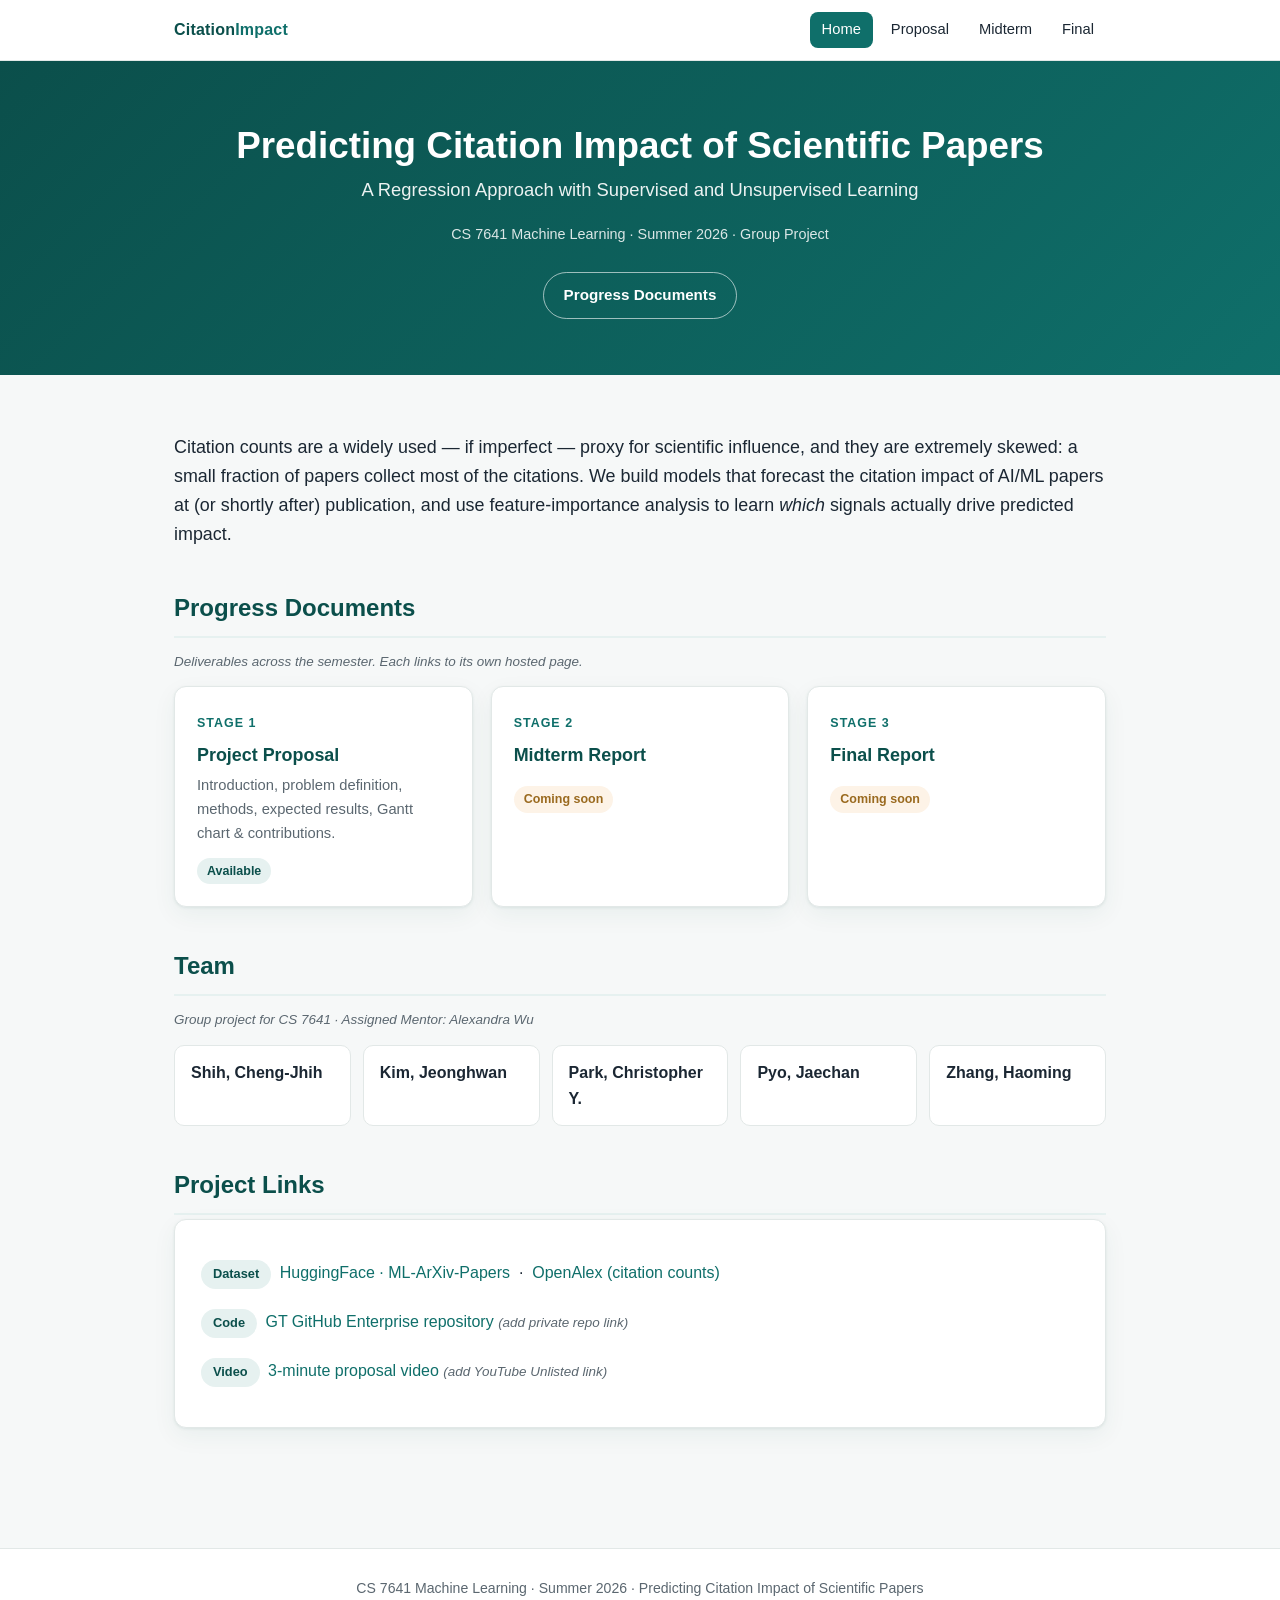
==== index.html @ 8acd8a3c "Home: simplify midterm/final cards to 'Coming soon', drop proposal CTA button Co-Authored-By: Claude" ====
<!DOCTYPE html>
<html lang="en">
<head>
  <meta charset="UTF-8" />
  <meta name="viewport" content="width=device-width, initial-scale=1.0" />
  <title>Predicting Citation Impact of Scientific Papers — CS 7641</title>
  <meta name="description" content="CS 7641 Machine Learning (Summer 2026) group project: predicting the citation impact of scientific papers with supervised and unsupervised learning." />
  <link rel="stylesheet" href="assets/css/style.css" />
</head>
<body>

  <nav class="site-nav">
    <div class="nav-inner">
      <span class="brand">Citation<span>Impact</span></span>
      <div class="links">
        <a href="index.html" class="active">Home</a>
        <a href="progress-documents/proposal/">Proposal</a>
        <a href="progress-documents/midterm/">Midterm</a>
        <a href="progress-documents/final/">Final</a>
      </div>
    </div>
  </nav>

  <header class="hero">
    <div class="wrap">
      <h1>Predicting Citation Impact of Scientific Papers</h1>
      <p class="subtitle">A Regression Approach with Supervised and Unsupervised Learning</p>
      <p class="meta">CS 7641 Machine Learning &middot; Summer 2026 &middot; Group Project</p>
      <div class="cta">
        <a class="btn btn-ghost" href="#progress">Progress Documents</a>
      </div>
    </div>
  </header>

  <main>

    <section>
      <p class="lead">
        Citation counts are a widely used &mdash; if imperfect &mdash; proxy for scientific
        influence, and they are extremely skewed: a small fraction of papers collect most of
        the citations. We build models that forecast the citation impact of AI/ML papers at (or
        shortly after) publication, and use feature-importance analysis to learn <em>which</em>
        signals actually drive predicted impact.
      </p>
    </section>

    <!-- Progress Documents -->
    <section id="progress">
      <h2 class="section-title">Progress Documents</h2>
      <p class="wordnote">Deliverables across the semester. Each links to its own hosted page.</p>
      <div class="doc-grid">
        <a class="doc-card" href="progress-documents/proposal/">
          <span class="doc-stage">Stage 1</span>
          <h3>Project Proposal</h3>
          <p>Introduction, problem definition, methods, expected results, Gantt chart &amp; contributions.</p>
          <span class="status done">Available</span>
        </a>
        <a class="doc-card" href="progress-documents/midterm/">
          <span class="doc-stage">Stage 2</span>
          <h3>Midterm Report</h3>
          <span class="status pending">Coming soon</span>
        </a>
        <a class="doc-card" href="progress-documents/final/">
          <span class="doc-stage">Stage 3</span>
          <h3>Final Report</h3>
          <span class="status pending">Coming soon</span>
        </a>
      </div>
    </section>

    <!-- Team -->
    <section>
      <h2 class="section-title">Team</h2>
      <p class="wordnote">Group project for CS 7641 &middot; Assigned Mentor: Alexandra Wu</p>
      <div class="team-grid">
        <div class="team-member">Shih, Cheng-Jhih</div>
        <div class="team-member">Kim, Jeonghwan</div>
        <div class="team-member">Park, Christopher Y.</div>
        <div class="team-member">Pyo, Jaechan</div>
        <div class="team-member">Zhang, Haoming</div>
      </div>
    </section>

    <!-- Quick links -->
    <section>
      <h2 class="section-title">Project Links</h2>
      <div class="card">
        <p>
          <span class="pill">Dataset</span>
          <a href="https://huggingface.co/datasets/CShorten/ML-ArXiv-Papers" target="_blank" rel="noopener">HuggingFace · ML-ArXiv-Papers</a>
          &nbsp;&middot;&nbsp;
          <a href="https://openalex.org" target="_blank" rel="noopener">OpenAlex (citation counts)</a>
        </p>
        <p>
          <span class="pill">Code</span>
          <a href="#" title="Add GT GitHub Enterprise repository link">GT GitHub Enterprise repository</a>
          <span class="wordnote">(add private repo link)</span>
        </p>
        <p>
          <span class="pill">Video</span>
          <a href="#" title="Add 3-minute YouTube Unlisted link">3-minute proposal video</a>
          <span class="wordnote">(add YouTube Unlisted link)</span>
        </p>
      </div>
    </section>

  </main>

  <footer>
    CS 7641 Machine Learning &middot; Summer 2026 &middot; Predicting Citation Impact of Scientific Papers
  </footer>

</body>
</html>
---- assets/css/style.css ----
/* ============================================================
   CS 7641 — Citation Impact Project Website
   Shared stylesheet
   ============================================================ */

:root {
  --teal: #0f6f6a;
  --deep: #0b4f4b;
  --ink: #1b2733;
  --muted: #5b6770;
  --bg: #f6f8f8;
  --card: #ffffff;
  --line: #e2e8e7;
  --accent-soft: #e6f1f0;
  --shadow: 0 1px 3px rgba(11, 79, 75, 0.08), 0 8px 24px rgba(11, 79, 75, 0.06);
  --radius: 12px;
  --maxw: 980px;
}

* { box-sizing: border-box; }

html { scroll-behavior: smooth; }

body {
  margin: 0;
  font-family: -apple-system, BlinkMacSystemFont, "Segoe UI", Roboto, Helvetica, Arial, sans-serif;
  color: var(--ink);
  background: var(--bg);
  line-height: 1.62;
  -webkit-font-smoothing: antialiased;
}

a { color: var(--teal); text-decoration: none; }
a:hover { text-decoration: underline; }

/* ---------- Top navigation ---------- */
.site-nav {
  position: sticky;
  top: 0;
  z-index: 50;
  background: rgba(255, 255, 255, 0.92);
  backdrop-filter: saturate(180%) blur(8px);
  border-bottom: 1px solid var(--line);
}
.site-nav .nav-inner {
  max-width: var(--maxw);
  margin: 0 auto;
  padding: 12px 24px;
  display: flex;
  align-items: center;
  gap: 18px;
  flex-wrap: wrap;
}
.site-nav .brand {
  font-weight: 700;
  color: var(--deep);
  letter-spacing: 0.2px;
}
.site-nav .brand span { color: var(--teal); }
.site-nav .links {
  margin-left: auto;
  display: flex;
  gap: 6px;
  flex-wrap: wrap;
}
.site-nav .links a {
  padding: 6px 12px;
  border-radius: 8px;
  color: var(--ink);
  font-size: 0.92rem;
  font-weight: 500;
}
.site-nav .links a:hover { background: var(--accent-soft); text-decoration: none; }
.site-nav .links a.active { background: var(--teal); color: #fff; }

/* ---------- Hero ---------- */
.hero {
  background: linear-gradient(135deg, var(--deep), var(--teal));
  color: #fff;
  padding: 64px 24px 56px;
  text-align: center;
}
.hero .wrap { max-width: var(--maxw); margin: 0 auto; }
.hero h1 {
  margin: 0 0 8px;
  font-size: 2.3rem;
  line-height: 1.15;
}
.hero .subtitle {
  font-size: 1.15rem;
  opacity: 0.92;
  margin: 0 0 18px;
  font-weight: 400;
}
.hero .meta {
  font-size: 0.9rem;
  opacity: 0.85;
}
.hero .cta {
  margin-top: 26px;
  display: flex;
  gap: 12px;
  justify-content: center;
  flex-wrap: wrap;
}
.btn {
  display: inline-block;
  padding: 10px 20px;
  border-radius: 999px;
  font-weight: 600;
  font-size: 0.95rem;
  border: 1.5px solid transparent;
  transition: transform 0.1s ease, background 0.15s ease;
}
.btn:hover { transform: translateY(-1px); text-decoration: none; }
.btn-primary { background: #fff; color: var(--deep); }
.btn-ghost { background: transparent; color: #fff; border-color: rgba(255,255,255,0.6); }
.btn-ghost:hover { background: rgba(255,255,255,0.12); }

/* ---------- Layout ---------- */
main { max-width: var(--maxw); margin: 0 auto; padding: 40px 24px 80px; }

.lead { font-size: 1.12rem; color: var(--ink); }

section { margin-bottom: 40px; }

h2.section-title {
  color: var(--deep);
  font-size: 1.5rem;
  margin: 0 0 4px;
  padding-bottom: 8px;
  border-bottom: 2px solid var(--accent-soft);
}
.section-num {
  color: var(--teal);
  font-weight: 800;
  margin-right: 6px;
}
h3 { color: var(--deep); margin: 22px 0 6px; font-size: 1.12rem; }

/* ---------- Cards ---------- */
.card {
  background: var(--card);
  border: 1px solid var(--line);
  border-radius: var(--radius);
  padding: 22px 26px;
  box-shadow: var(--shadow);
}
.card + .card { margin-top: 18px; }

/* ---------- Document index cards ---------- */
.doc-grid {
  display: grid;
  grid-template-columns: repeat(auto-fit, minmax(220px, 1fr));
  gap: 18px;
  margin-top: 8px;
}
.doc-card {
  display: block;
  background: var(--card);
  border: 1px solid var(--line);
  border-radius: var(--radius);
  padding: 22px;
  box-shadow: var(--shadow);
  color: var(--ink);
  transition: transform 0.12s ease, box-shadow 0.12s ease;
}
.doc-card:hover { transform: translateY(-3px); text-decoration: none; box-shadow: 0 10px 30px rgba(11,79,75,0.12); }
.doc-card .doc-stage { font-size: 0.78rem; text-transform: uppercase; letter-spacing: 1px; color: var(--teal); font-weight: 700; }
.doc-card h3 { margin: 6px 0 4px; }
.doc-card p { margin: 0; color: var(--muted); font-size: 0.92rem; }
.doc-card .status {
  display: inline-block;
  margin-top: 12px;
  font-size: 0.78rem;
  font-weight: 600;
  padding: 3px 10px;
  border-radius: 999px;
}
.status.done { background: var(--accent-soft); color: var(--deep); }
.status.pending { background: #fdf3e7; color: #9a6a1f; }

/* ---------- Team ---------- */
.team-grid {
  display: grid;
  grid-template-columns: repeat(auto-fit, minmax(160px, 1fr));
  gap: 12px;
}
.team-member {
  background: var(--card);
  border: 1px solid var(--line);
  border-radius: 10px;
  padding: 14px 16px;
  font-weight: 600;
  color: var(--ink);
}
.team-member small { display: block; font-weight: 400; color: var(--muted); font-size: 0.82rem; margin-top: 2px; }

/* ---------- Tables ---------- */
table.data {
  width: 100%;
  border-collapse: collapse;
  margin: 8px 0;
  font-size: 0.94rem;
}
table.data th, table.data td {
  text-align: left;
  padding: 10px 12px;
  border-bottom: 1px solid var(--line);
  vertical-align: top;
}
table.data thead th {
  background: var(--accent-soft);
  color: var(--deep);
  border-bottom: 2px solid var(--teal);
}
table.data tbody tr:hover { background: #fafcfc; }

/* ---------- Figure ---------- */
figure { margin: 18px 0; text-align: center; }
figure img {
  max-width: 100%;
  border: 1px solid var(--line);
  border-radius: 8px;
  background: #fff;
}
figcaption { font-size: 0.86rem; color: var(--muted); margin-top: 8px; }

/* ---------- Gantt (CSS-based) ---------- */
.gantt {
  overflow-x: auto;
  border: 1px solid var(--line);
  border-radius: var(--radius);
  background: var(--card);
  box-shadow: var(--shadow);
}
table.gantt-table {
  border-collapse: collapse;
  width: 100%;
  min-width: 1040px;
  font-size: 0.85rem;
}
table.gantt-table th, table.gantt-table td {
  border: 1px solid var(--line);
  padding: 0;
  height: 30px;
}
table.gantt-table thead th {
  background: var(--teal);
  color: #fff;
  font-weight: 700;
  text-align: center;
  width: 72px;
  padding: 4px 2px;
}
table.gantt-table thead th small {
  display: block;
  font-weight: 400;
  font-size: 0.68rem;
  opacity: 0.92;
  margin-top: 1px;
}
table.gantt-table thead th.task-col { text-align: left; width: 280px; background: var(--deep); padding: 6px 12px; }
table.gantt-table td.task-name { text-align: left; padding: 4px 12px; color: var(--ink); white-space: nowrap; }
.gbar {
  display: block;
  height: 16px;
  margin: 6px 2px;
  background: var(--teal);
  border-radius: 4px;
  border: 1px solid var(--deep);
}
.gmile {
  display: block;
  width: 14px; height: 14px;
  margin: 7px auto;
  background: var(--deep);
  transform: rotate(45deg);
  border-radius: 2px;
}
.gantt-legend { margin: 10px 2px 0; font-size: 0.84rem; color: var(--muted); }

/* ---------- Gantt owner colors & initials ---------- */
/* Per-person palette */
.p-jp { --owner: #a8367f; }  /* Pyo, Jaechan */
.p-cs { --owner: #0f6f6a; }  /* Shih, Cheng-Jhih */
.p-jk { --owner: #3f6fd1; }  /* Kim, Jeonghwan */
.p-hz { --owner: #2f8f4e; }  /* Zhang, Haoming */
.p-cp { --owner: #c9760f; }  /* Park, Christopher Y. */
.p-all { --owner: #6b7785; } /* Whole team */

/* Phase band row that groups proposal-prep vs. execution tasks */
tr.gantt-phase td {
  background: var(--deep);
  color: #fff;
  font-weight: 700;
  font-size: 0.78rem;
  letter-spacing: 0.4px;
  text-transform: uppercase;
  padding: 5px 12px;
  height: auto;
}

/* Initial badge shown next to a task name and in the people legend */
.owner {
  display: inline-block;
  min-width: 22px;
  padding: 1px 5px;
  margin-right: 3px;
  border-radius: 5px;
  background: var(--owner, var(--teal));
  color: #fff;
  font-size: 0.72rem;
  font-weight: 700;
  letter-spacing: 0.4px;
  text-align: center;
  vertical-align: middle;
}

/* A Gantt bar is a flex container of one or more owner segments,
   so multiple people can share a single bar/cell. */
.gbar {
  display: flex;
  height: 22px;
  margin: 5px 3px;
  border-radius: 6px;
  overflow: hidden;
  border: 1px solid rgba(0, 0, 0, 0.14);
  box-shadow: inset 0 -1px 0 rgba(0, 0, 0, 0.08);
}
.gbar .seg {
  flex: 1 1 0;
  min-width: 0;
  display: flex;
  align-items: center;
  justify-content: center;
  background: var(--owner, var(--teal));
  color: #fff;
  font-size: 0.74rem;
  font-weight: 800;
  letter-spacing: 0.5px;
  text-shadow: 0 1px 1px rgba(0, 0, 0, 0.28);
}
.gbar .seg + .seg { border-left: 1px solid rgba(255, 255, 255, 0.55); }

/* People legend under the chart */
.gantt-people {
  display: flex;
  flex-wrap: wrap;
  gap: 8px 16px;
  margin: 12px 2px 0;
  font-size: 0.86rem;
}
.gantt-people .who { display: inline-flex; align-items: center; gap: 6px; color: var(--ink); }

/* ---------- References ---------- */
ol.refs { padding-left: 22px; }
ol.refs li { margin-bottom: 10px; font-size: 0.92rem; }

/* ---------- Pills / chips ---------- */
.pill {
  display: inline-block;
  background: var(--accent-soft);
  color: var(--deep);
  font-size: 0.8rem;
  font-weight: 600;
  padding: 4px 12px;
  border-radius: 999px;
  margin: 2px 4px 2px 0;
}

/* ---------- Doc sub-nav (proposal/midterm/final pages) ---------- */
.doc-subnav {
  display: flex;
  gap: 6px;
  flex-wrap: wrap;
  margin-bottom: 24px;
}
.doc-subnav a {
  padding: 6px 14px;
  border-radius: 999px;
  background: var(--card);
  border: 1px solid var(--line);
  font-size: 0.88rem;
  font-weight: 600;
  color: var(--ink);
}
.doc-subnav a.active { background: var(--teal); color: #fff; border-color: var(--teal); }
.doc-subnav a:hover { text-decoration: none; border-color: var(--teal); }

/* ---------- Word counter note ---------- */
.wordnote {
  font-size: 0.84rem;
  color: var(--muted);
  font-style: italic;
}

/* ---------- Word count badge ---------- */
.wordcount {
  display: inline-block;
  margin: 0 0 16px;
  padding: 6px 14px;
  border-radius: 999px;
  font-size: 0.88rem;
  font-weight: 600;
  background: var(--accent-soft);
  color: var(--deep);
  border: 1px solid var(--line);
}
.wordcount.ok { background: #e7f6ec; color: #1f7a3d; border-color: #bfe6cd; }
.wordcount.over { background: #fdeaea; color: #a32525; border-color: #f3c9c9; }
.wordcount strong { font-weight: 800; }

/* ---------- Breadcrumb ---------- */
.crumb { font-size: 0.86rem; color: var(--muted); margin-bottom: 6px; }
.crumb a { color: var(--muted); }

/* ---------- Placeholder ---------- */
.placeholder {
  text-align: center;
  padding: 60px 24px;
  color: var(--muted);
}
.placeholder .big { font-size: 3rem; margin-bottom: 8px; }

/* ---------- Footer ---------- */
footer {
  border-top: 1px solid var(--line);
  background: var(--card);
  padding: 28px 24px;
  text-align: center;
  color: var(--muted);
  font-size: 0.88rem;
}

@media (max-width: 640px) {
  .hero h1 { font-size: 1.7rem; }
  main { padding: 28px 18px 60px; }
  .card { padding: 18px; }
}
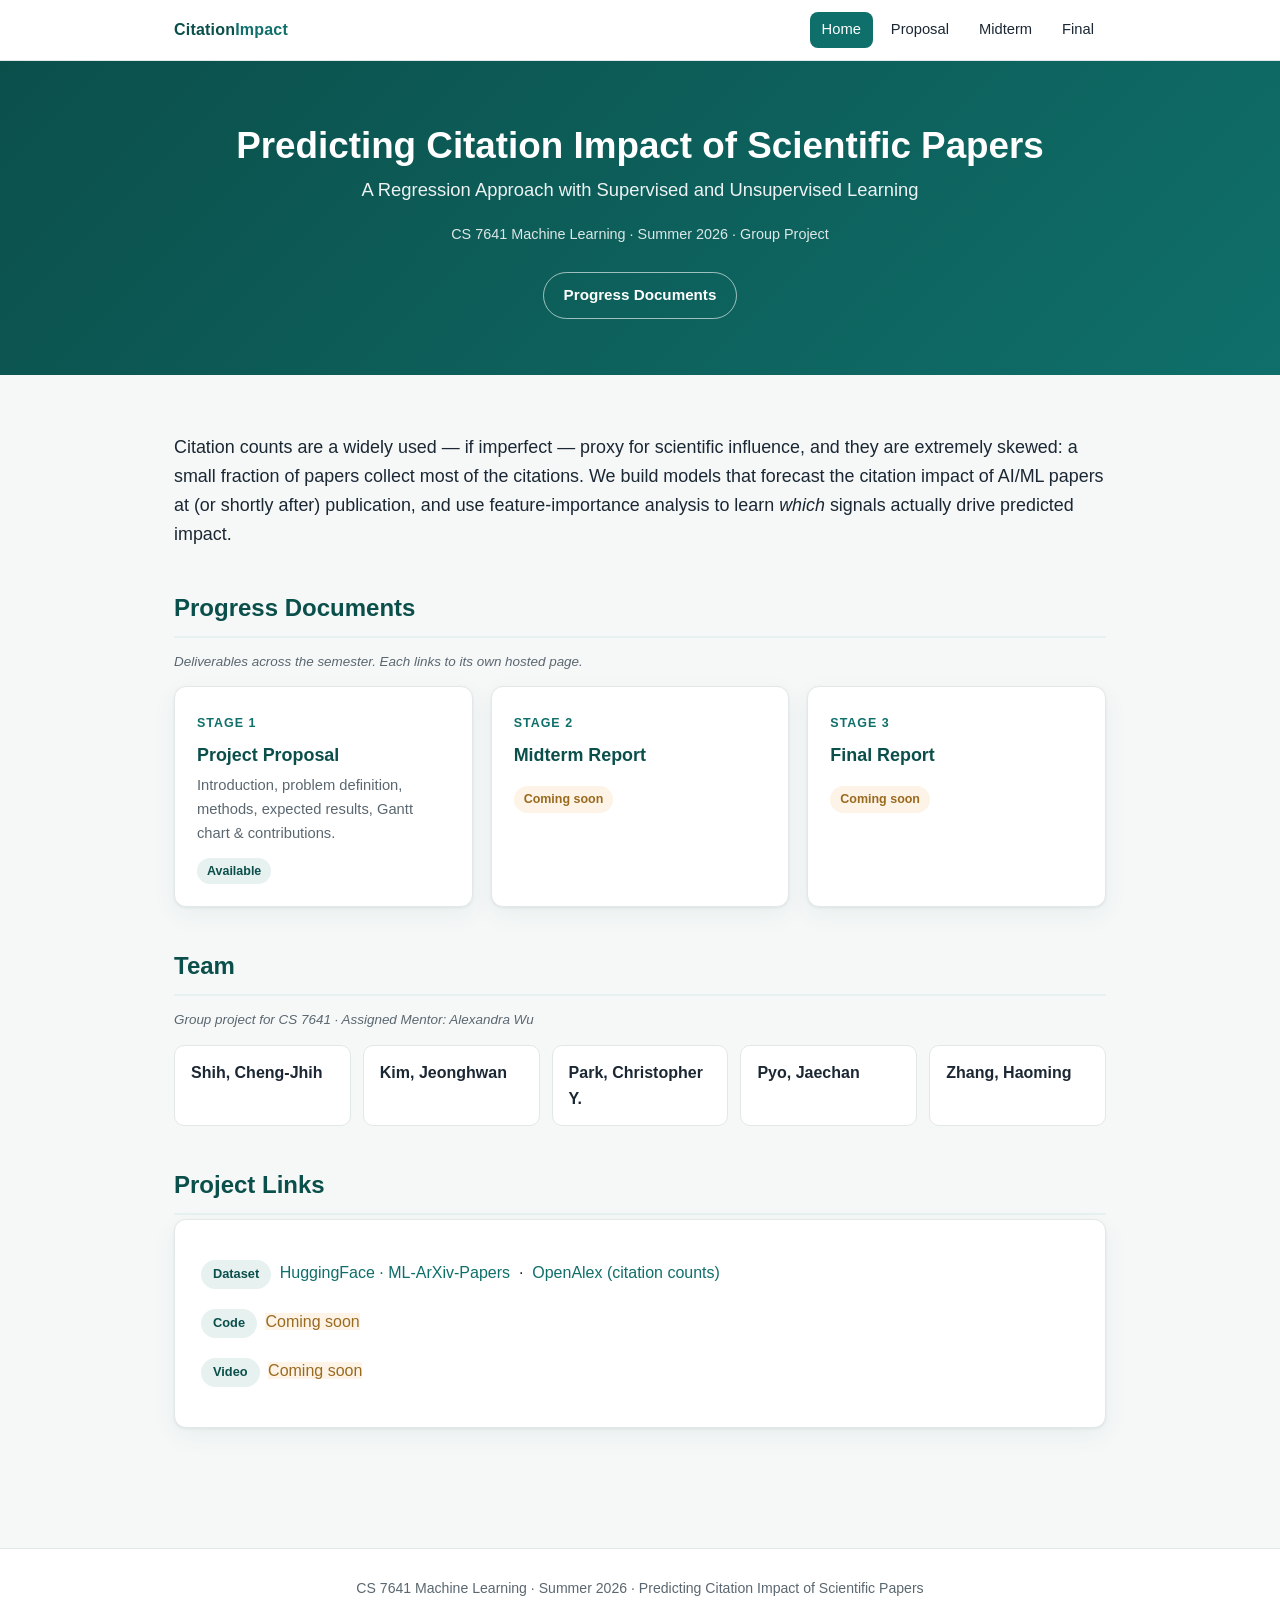
==== commit c6f30112: "Home: mark Code and Video project links as 'Coming soon' Co-Authored-By: Claude Opus 4.8 (1M context" ====
--- a/index.html
+++ b/index.html
@@ -93,13 +93,11 @@
         </p>
         <p>
           <span class="pill">Code</span>
-          <a href="#" title="Add GT GitHub Enterprise repository link">GT GitHub Enterprise repository</a>
-          <span class="wordnote">(add private repo link)</span>
+          <span class="status pending">Coming soon</span>
         </p>
         <p>
           <span class="pill">Video</span>
-          <a href="#" title="Add 3-minute YouTube Unlisted link">3-minute proposal video</a>
-          <span class="wordnote">(add YouTube Unlisted link)</span>
+          <span class="status pending">Coming soon</span>
         </p>
       </div>
     </section>
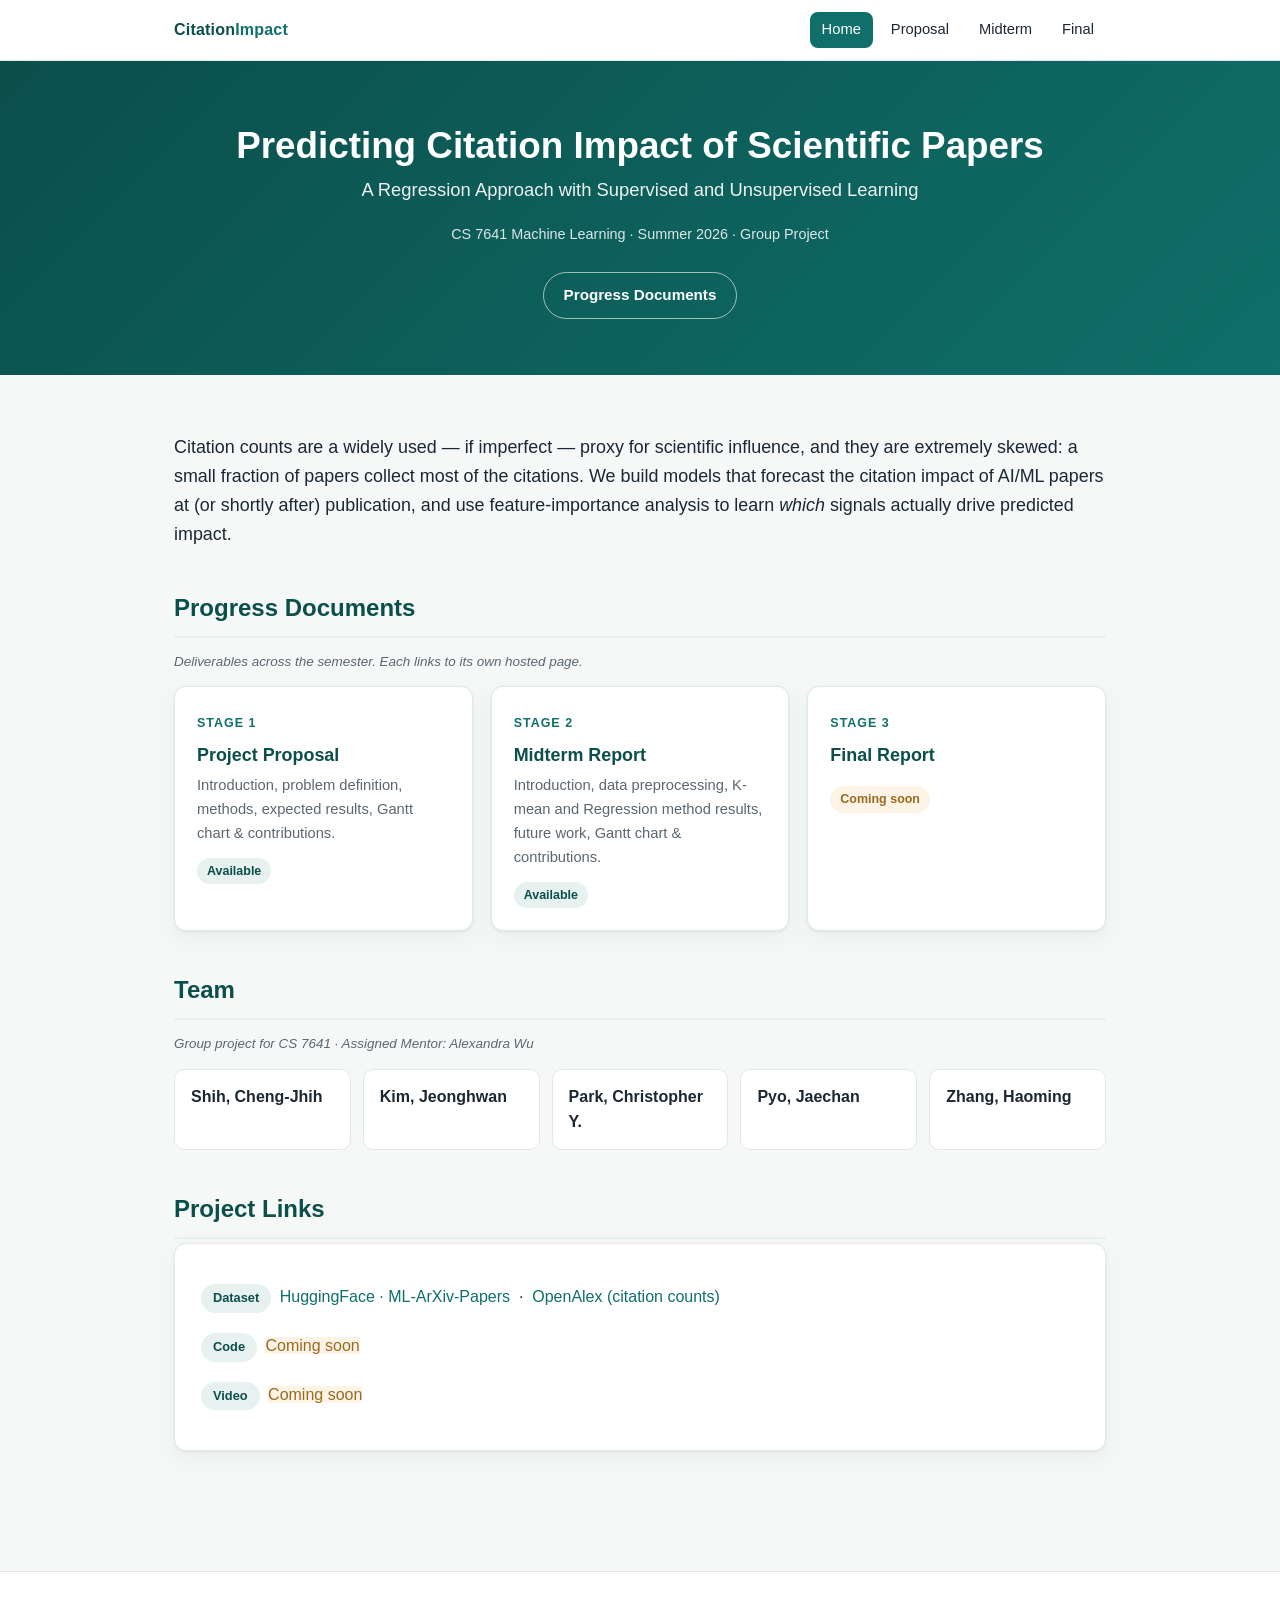
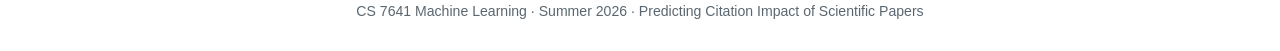
==== commit 7cf3e0b2: "Update index.html" ====
--- a/index.html
+++ b/index.html
@@ -5,6 +5,7 @@
   <meta name="viewport" content="width=device-width, initial-scale=1.0" />
   <title>Predicting Citation Impact of Scientific Papers — CS 7641</title>
   <meta name="description" content="CS 7641 Machine Learning (Summer 2026) group project: predicting the citation impact of scientific papers with supervised and unsupervised learning." />
+  <link rel="icon" href="assets/favicon.svg" type="image/svg+xml" />
   <link rel="stylesheet" href="assets/css/style.css" />
 </head>
 <body>
@@ -58,7 +59,8 @@
         <a class="doc-card" href="progress-documents/midterm/">
           <span class="doc-stage">Stage 2</span>
           <h3>Midterm Report</h3>
-          <span class="status pending">Coming soon</span>
+          <p>Introduction, data preprocessing, K-mean and Regression method results, future work, Gantt chart &amp; contributions.</p>
+          <span class="status done">Available</span>
         </a>
         <a class="doc-card" href="progress-documents/final/">
           <span class="doc-stage">Stage 3</span>
--- a/assets/css/style.css
+++ b/assets/css/style.css
@@ -237,7 +237,7 @@
 table.gantt-table {
   border-collapse: collapse;
   width: 100%;
-  min-width: 1040px;
+  min-width: 880px;
   font-size: 0.85rem;
 }
 table.gantt-table th, table.gantt-table td {
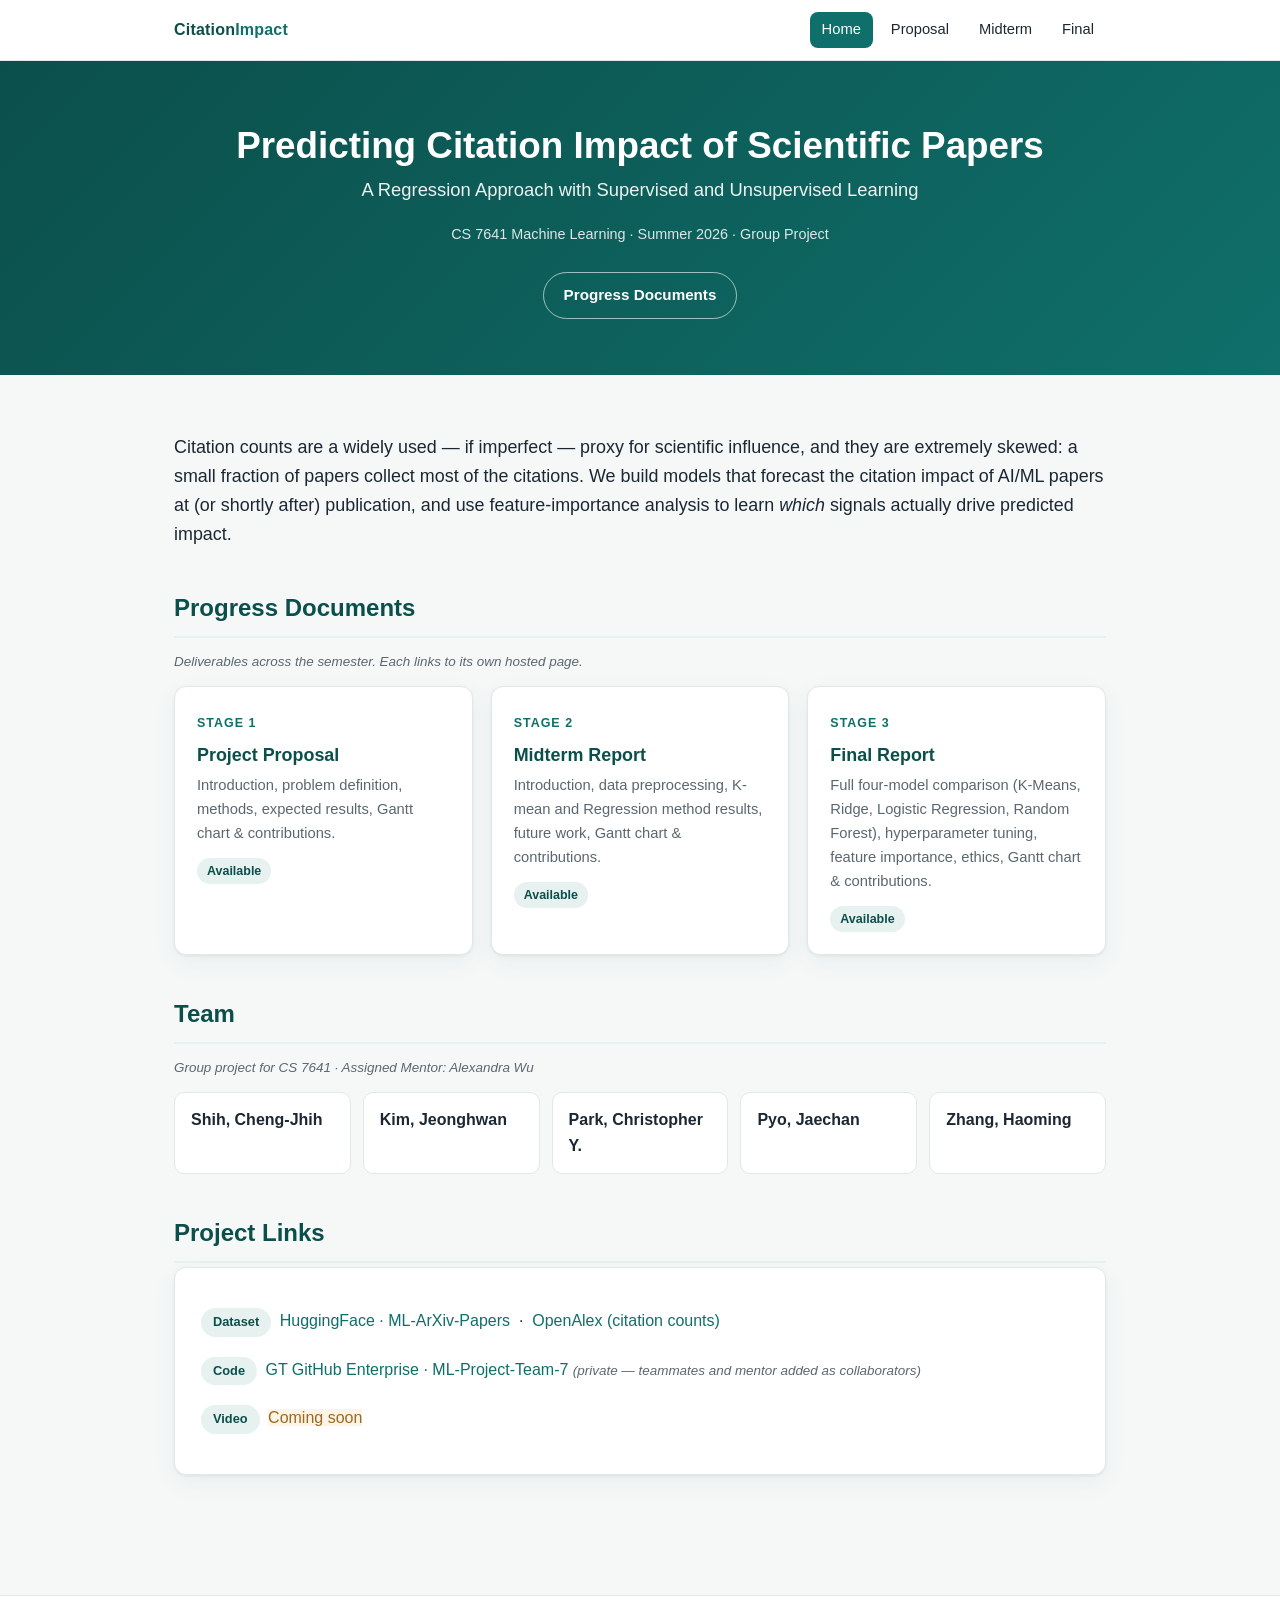
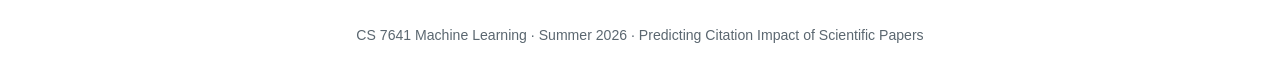
==== commit 94d2fdca: "Add final report page Replace the final report placeholder with the full report: Random Forest resul" ====
--- a/index.html
+++ b/index.html
@@ -65,7 +65,8 @@
         <a class="doc-card" href="progress-documents/final/">
           <span class="doc-stage">Stage 3</span>
           <h3>Final Report</h3>
-          <span class="status pending">Coming soon</span>
+          <p>Full four-model comparison (K-Means, Ridge, Logistic Regression, Random Forest), hyperparameter tuning, feature importance, ethics, Gantt chart &amp; contributions.</p>
+          <span class="status done">Available</span>
         </a>
       </div>
     </section>
@@ -95,7 +96,8 @@
         </p>
         <p>
           <span class="pill">Code</span>
-          <span class="status pending">Coming soon</span>
+          <a href="https://github.gatech.edu/cpark453/ML-Project-Team-7" target="_blank" rel="noopener">GT GitHub Enterprise &middot; ML-Project-Team-7</a>
+          <span class="wordnote" style="display:inline">(private &mdash; teammates and mentor added as collaborators)</span>
         </p>
         <p>
           <span class="pill">Video</span>
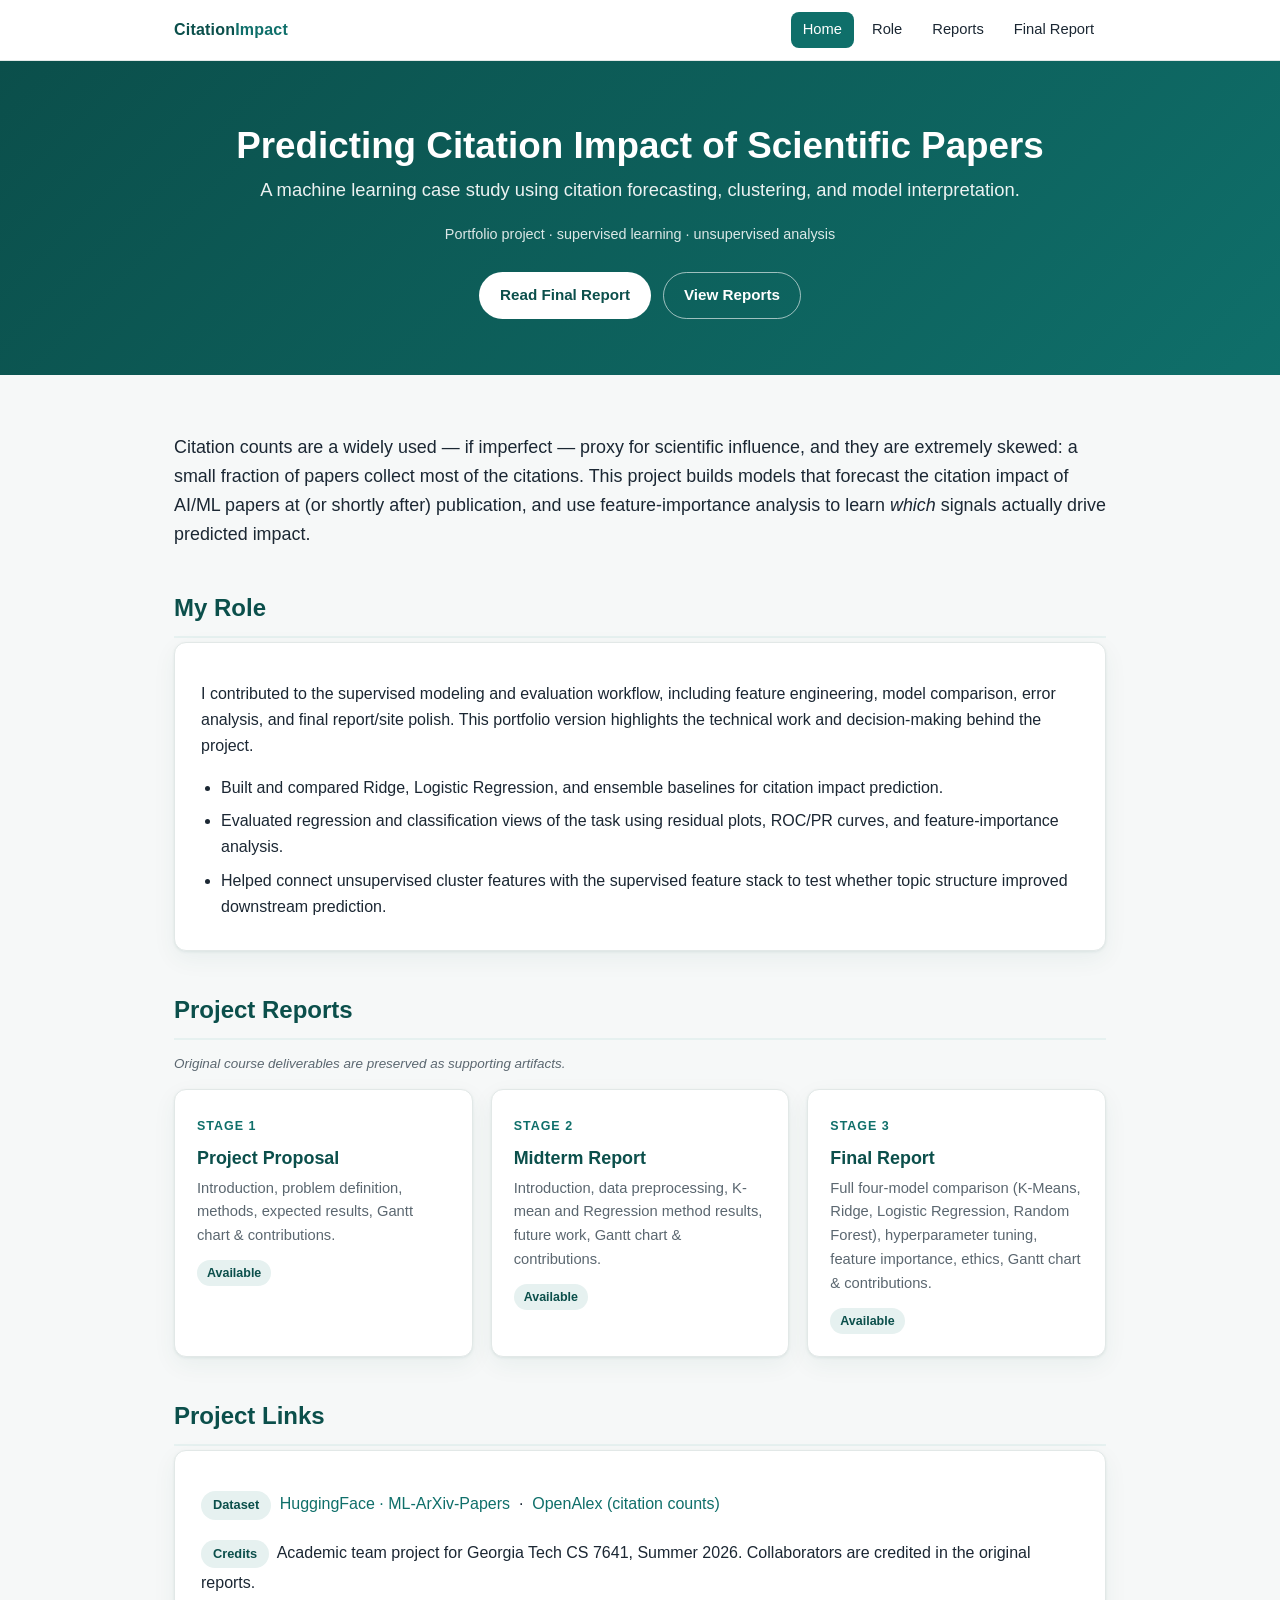
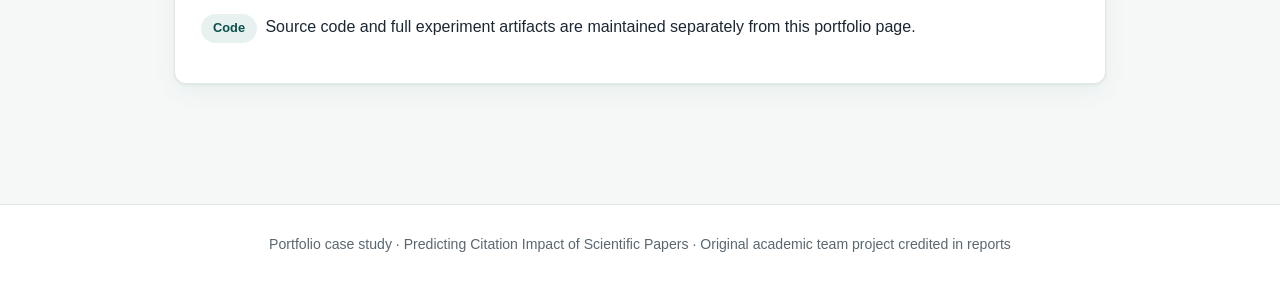
==== commit b218438a: "Adapt project page for portfolio" ====
--- a/index.html
+++ b/index.html
@@ -3,8 +3,8 @@
 <head>
   <meta charset="UTF-8" />
   <meta name="viewport" content="width=device-width, initial-scale=1.0" />
-  <title>Predicting Citation Impact of Scientific Papers — CS 7641</title>
-  <meta name="description" content="CS 7641 Machine Learning (Summer 2026) group project: predicting the citation impact of scientific papers with supervised and unsupervised learning." />
+  <title>Predicting Citation Impact of Scientific Papers | Portfolio Case Study</title>
+  <meta name="description" content="Portfolio case study on predicting the citation impact of scientific papers with supervised and unsupervised machine learning." />
   <link rel="icon" href="assets/favicon.svg" type="image/svg+xml" />
   <link rel="stylesheet" href="assets/css/style.css" />
 </head>
@@ -15,9 +15,9 @@
       <span class="brand">Citation<span>Impact</span></span>
       <div class="links">
         <a href="index.html" class="active">Home</a>
-        <a href="progress-documents/proposal/">Proposal</a>
-        <a href="progress-documents/midterm/">Midterm</a>
-        <a href="progress-documents/final/">Final</a>
+        <a href="#role">Role</a>
+        <a href="#artifacts">Reports</a>
+        <a href="progress-documents/final/">Final Report</a>
       </div>
     </div>
   </nav>
@@ -25,10 +25,11 @@
   <header class="hero">
     <div class="wrap">
       <h1>Predicting Citation Impact of Scientific Papers</h1>
-      <p class="subtitle">A Regression Approach with Supervised and Unsupervised Learning</p>
-      <p class="meta">CS 7641 Machine Learning &middot; Summer 2026 &middot; Group Project</p>
+      <p class="subtitle">A machine learning case study using citation forecasting, clustering, and model interpretation.</p>
+      <p class="meta">Portfolio project &middot; supervised learning &middot; unsupervised analysis</p>
       <div class="cta">
-        <a class="btn btn-ghost" href="#progress">Progress Documents</a>
+        <a class="btn btn-primary" href="progress-documents/final/">Read Final Report</a>
+        <a class="btn btn-ghost" href="#artifacts">View Reports</a>
       </div>
     </div>
   </header>
@@ -39,16 +40,32 @@
       <p class="lead">
         Citation counts are a widely used &mdash; if imperfect &mdash; proxy for scientific
         influence, and they are extremely skewed: a small fraction of papers collect most of
-        the citations. We build models that forecast the citation impact of AI/ML papers at (or
+        the citations. This project builds models that forecast the citation impact of AI/ML papers at (or
         shortly after) publication, and use feature-importance analysis to learn <em>which</em>
         signals actually drive predicted impact.
       </p>
     </section>
 
-    <!-- Progress Documents -->
-    <section id="progress">
-      <h2 class="section-title">Progress Documents</h2>
-      <p class="wordnote">Deliverables across the semester. Each links to its own hosted page.</p>
+    <section id="role">
+      <h2 class="section-title">My Role</h2>
+      <div class="card">
+        <p>
+          I contributed to the supervised modeling and evaluation workflow, including feature
+          engineering, model comparison, error analysis, and final report/site polish. This
+          portfolio version highlights the technical work and decision-making behind the project.
+        </p>
+        <ul class="role-list">
+          <li>Built and compared Ridge, Logistic Regression, and ensemble baselines for citation impact prediction.</li>
+          <li>Evaluated regression and classification views of the task using residual plots, ROC/PR curves, and feature-importance analysis.</li>
+          <li>Helped connect unsupervised cluster features with the supervised feature stack to test whether topic structure improved downstream prediction.</li>
+        </ul>
+      </div>
+    </section>
+
+    <!-- Reports -->
+    <section id="artifacts">
+      <h2 class="section-title">Project Reports</h2>
+      <p class="wordnote">Original course deliverables are preserved as supporting artifacts.</p>
       <div class="doc-grid">
         <a class="doc-card" href="progress-documents/proposal/">
           <span class="doc-stage">Stage 1</span>
@@ -71,37 +88,23 @@
       </div>
     </section>
 
-    <!-- Team -->
-    <section>
-      <h2 class="section-title">Team</h2>
-      <p class="wordnote">Group project for CS 7641 &middot; Assigned Mentor: Alexandra Wu</p>
-      <div class="team-grid">
-        <div class="team-member">Shih, Cheng-Jhih</div>
-        <div class="team-member">Kim, Jeonghwan</div>
-        <div class="team-member">Park, Christopher Y.</div>
-        <div class="team-member">Pyo, Jaechan</div>
-        <div class="team-member">Zhang, Haoming</div>
-      </div>
-    </section>
-
     <!-- Quick links -->
     <section>
       <h2 class="section-title">Project Links</h2>
       <div class="card">
         <p>
           <span class="pill">Dataset</span>
-          <a href="https://huggingface.co/datasets/CShorten/ML-ArXiv-Papers" target="_blank" rel="noopener">HuggingFace · ML-ArXiv-Papers</a>
+          <a href="https://huggingface.co/datasets/CShorten/ML-ArXiv-Papers" target="_blank" rel="noopener">HuggingFace &middot; ML-ArXiv-Papers</a>
           &nbsp;&middot;&nbsp;
           <a href="https://openalex.org" target="_blank" rel="noopener">OpenAlex (citation counts)</a>
         </p>
         <p>
-          <span class="pill">Code</span>
-          <a href="https://github.gatech.edu/cpark453/ML-Project-Team-7" target="_blank" rel="noopener">GT GitHub Enterprise &middot; ML-Project-Team-7</a>
-          <span class="wordnote" style="display:inline">(private &mdash; teammates and mentor added as collaborators)</span>
+          <span class="pill">Credits</span>
+          Academic team project for Georgia Tech CS 7641, Summer 2026. Collaborators are credited in the original reports.
         </p>
         <p>
-          <span class="pill">Video</span>
-          <span class="status pending">Coming soon</span>
+          <span class="pill">Code</span>
+          Source code and full experiment artifacts are maintained separately from this portfolio page.
         </p>
       </div>
     </section>
@@ -109,7 +112,7 @@
   </main>
 
   <footer>
-    CS 7641 Machine Learning &middot; Summer 2026 &middot; Predicting Citation Impact of Scientific Papers
+    Portfolio case study &middot; Predicting Citation Impact of Scientific Papers &middot; Original academic team project credited in reports
   </footer>
 
 </body>
--- a/assets/css/style.css
+++ b/assets/css/style.css
@@ -123,6 +123,12 @@
 .lead { font-size: 1.12rem; color: var(--ink); }
 
 section { margin-bottom: 40px; }
+
+.role-list {
+  margin: 14px 0 0;
+  padding-left: 20px;
+}
+.role-list li { margin-bottom: 8px; }
 
 h2.section-title {
   color: var(--deep);
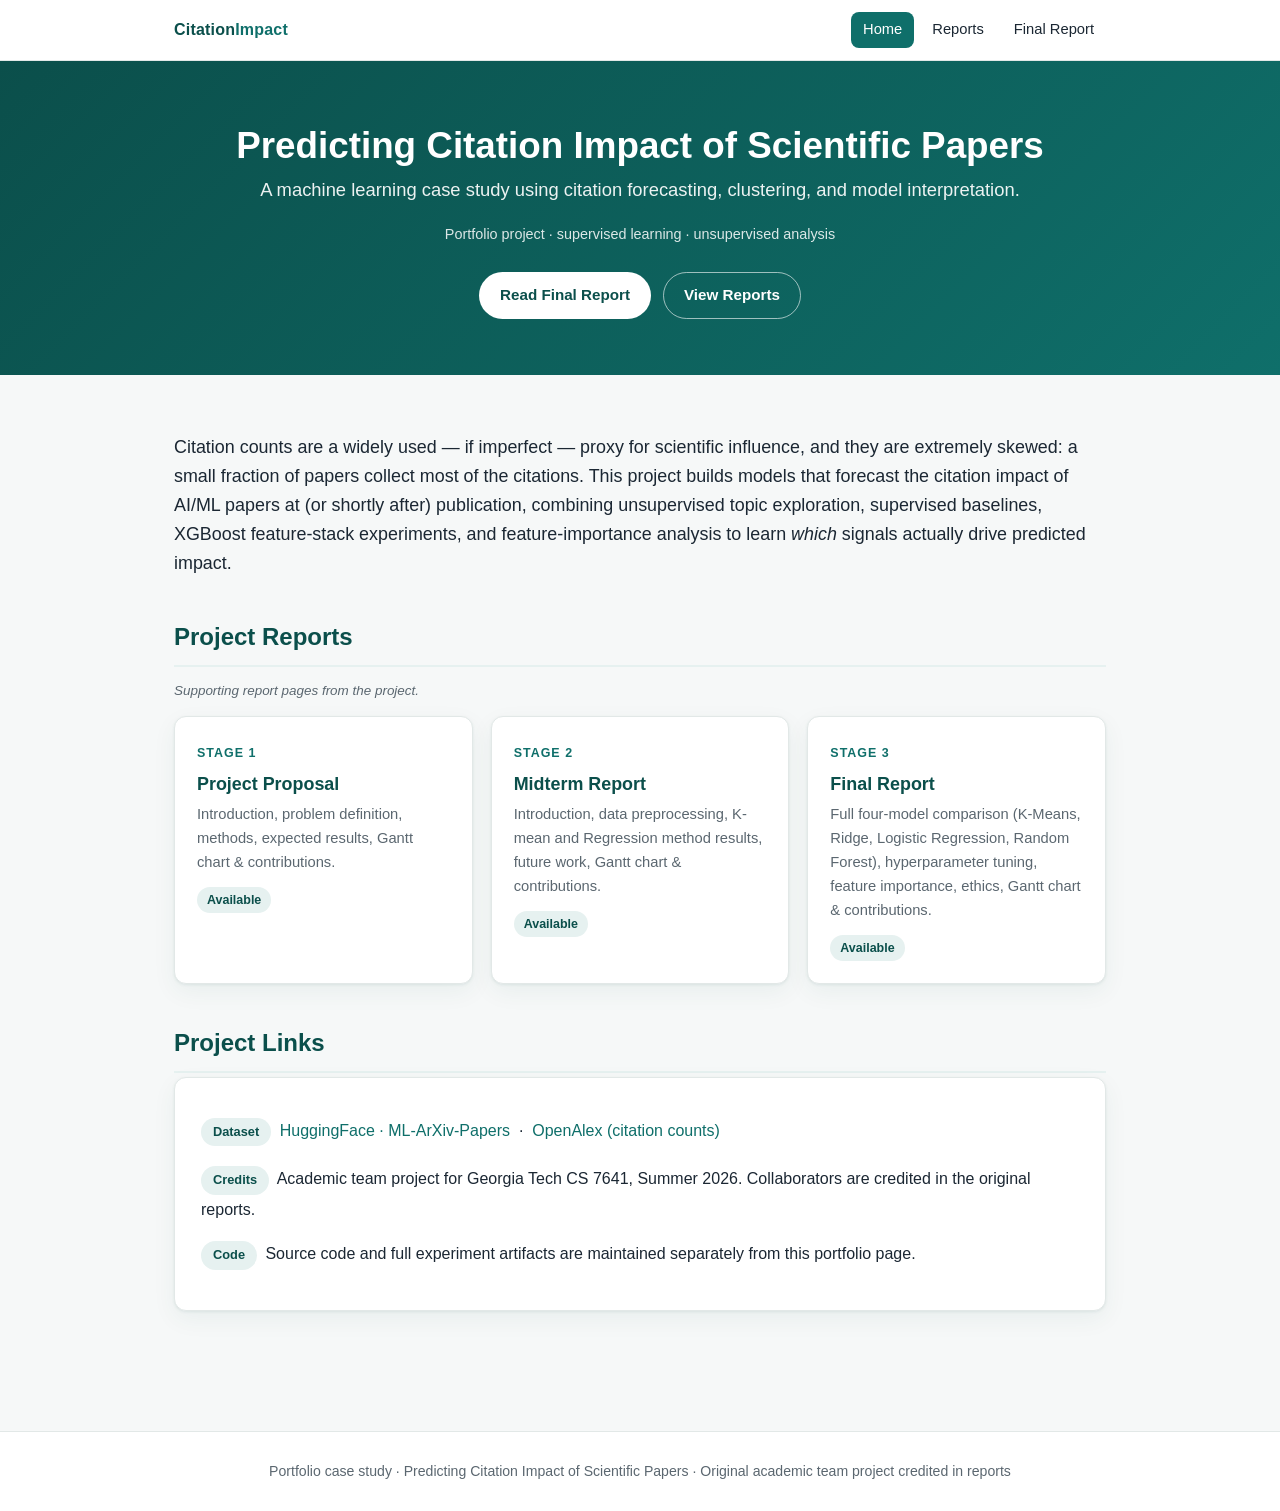
==== commit 4030d8e9: "Remove team metadata from portfolio pages" ====
--- a/index.html
+++ b/index.html
@@ -15,7 +15,6 @@
       <span class="brand">Citation<span>Impact</span></span>
       <div class="links">
         <a href="index.html" class="active">Home</a>
-        <a href="#role">Role</a>
         <a href="#artifacts">Reports</a>
         <a href="progress-documents/final/">Final Report</a>
       </div>
@@ -41,31 +40,16 @@
         Citation counts are a widely used &mdash; if imperfect &mdash; proxy for scientific
         influence, and they are extremely skewed: a small fraction of papers collect most of
         the citations. This project builds models that forecast the citation impact of AI/ML papers at (or
-        shortly after) publication, and use feature-importance analysis to learn <em>which</em>
+        shortly after) publication, combining unsupervised topic exploration, supervised baselines,
+        XGBoost feature-stack experiments, and feature-importance analysis to learn <em>which</em>
         signals actually drive predicted impact.
       </p>
-    </section>
-
-    <section id="role">
-      <h2 class="section-title">My Role</h2>
-      <div class="card">
-        <p>
-          I contributed to the supervised modeling and evaluation workflow, including feature
-          engineering, model comparison, error analysis, and final report/site polish. This
-          portfolio version highlights the technical work and decision-making behind the project.
-        </p>
-        <ul class="role-list">
-          <li>Built and compared Ridge, Logistic Regression, and ensemble baselines for citation impact prediction.</li>
-          <li>Evaluated regression and classification views of the task using residual plots, ROC/PR curves, and feature-importance analysis.</li>
-          <li>Helped connect unsupervised cluster features with the supervised feature stack to test whether topic structure improved downstream prediction.</li>
-        </ul>
-      </div>
     </section>
 
     <!-- Reports -->
     <section id="artifacts">
       <h2 class="section-title">Project Reports</h2>
-      <p class="wordnote">Original course deliverables are preserved as supporting artifacts.</p>
+      <p class="wordnote">Supporting report pages from the project.</p>
       <div class="doc-grid">
         <a class="doc-card" href="progress-documents/proposal/">
           <span class="doc-stage">Stage 1</span>
--- a/assets/css/style.css
+++ b/assets/css/style.css
@@ -123,12 +123,6 @@
 .lead { font-size: 1.12rem; color: var(--ink); }
 
 section { margin-bottom: 40px; }
-
-.role-list {
-  margin: 14px 0 0;
-  padding-left: 20px;
-}
-.role-list li { margin-bottom: 8px; }
 
 h2.section-title {
   color: var(--deep);
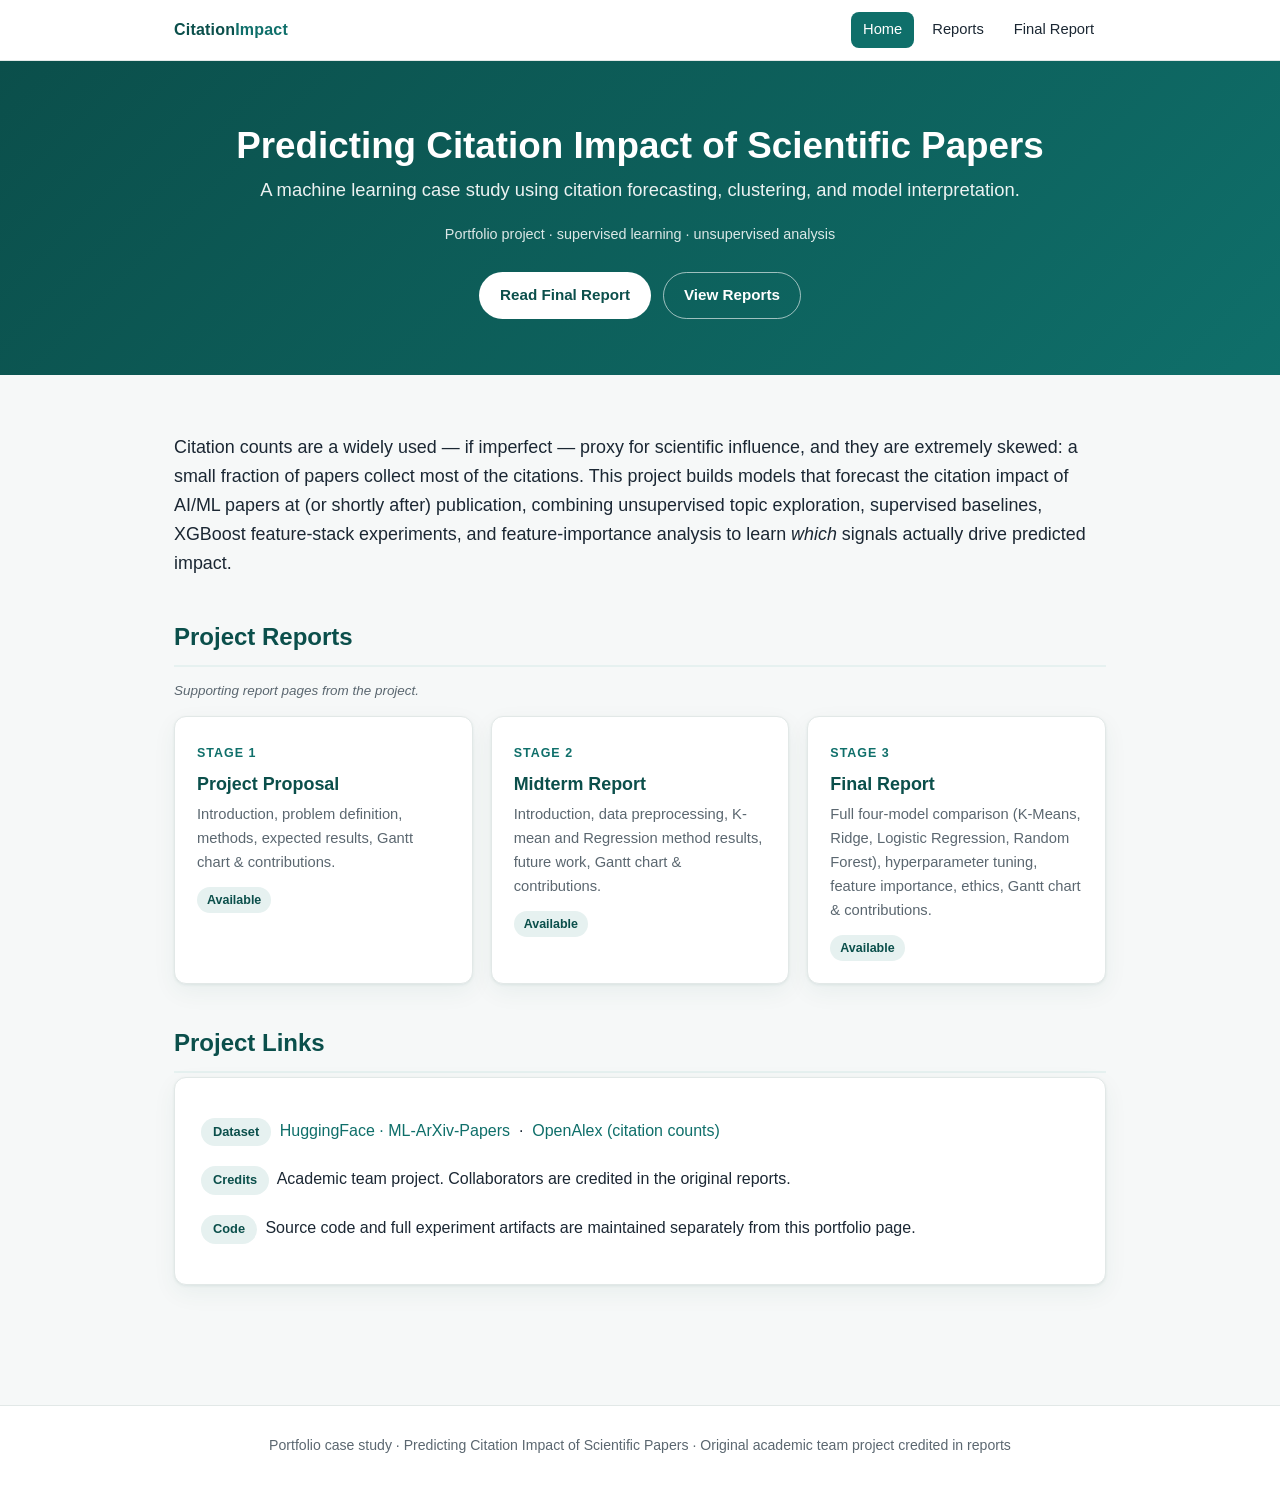
==== commit 24aaefd6: "Remove course and term labels from reports" ====
--- a/index.html
+++ b/index.html
@@ -84,7 +84,7 @@
         </p>
         <p>
           <span class="pill">Credits</span>
-          Academic team project for Georgia Tech CS 7641, Summer 2026. Collaborators are credited in the original reports.
+          Academic team project. Collaborators are credited in the original reports.
         </p>
         <p>
           <span class="pill">Code</span>
